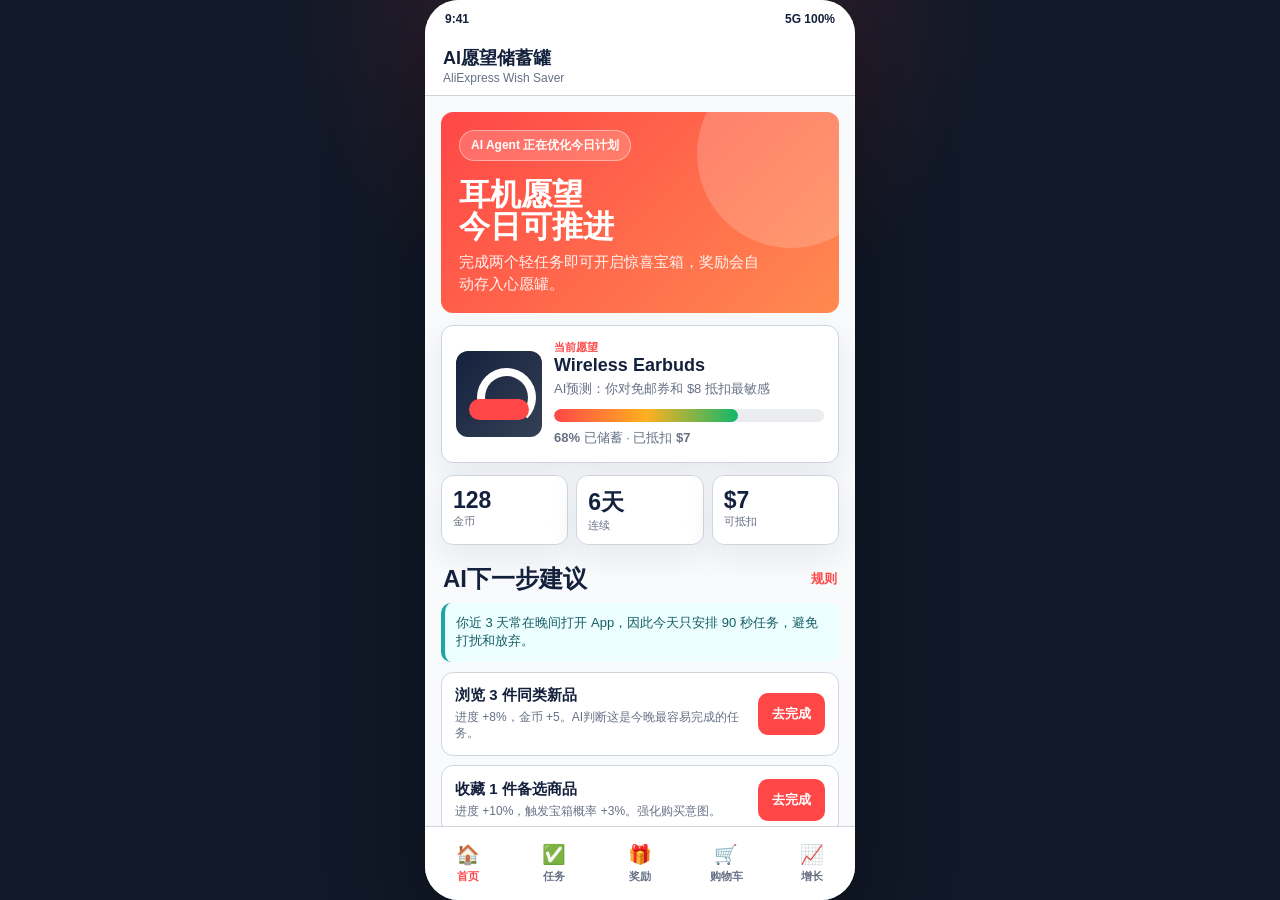
==== index.html @ 5b5d4d13 "Deploy AI Wish Saver Render site" ====
<!doctype html>
<html lang="zh-CN">
<head>
  <meta charset="utf-8" />
  <meta name="viewport" content="width=device-width, initial-scale=1, viewport-fit=cover" />
  <meta name="theme-color" content="#ff4747" />
  <meta name="description" content="OPC3赛题A AI愿望储蓄罐，可安装PWA App原型。" />
  <meta name="apple-mobile-web-app-capable" content="yes" />
  <meta name="apple-mobile-web-app-status-bar-style" content="default" />
  <meta name="apple-mobile-web-app-title" content="愿望储蓄罐" />
  <meta name="format-detection" content="telephone=no" />
  <link rel="manifest" href="./manifest.webmanifest" />
  <link rel="icon" href="./icon.svg" type="image/svg+xml" />
  <link rel="apple-touch-icon" href="./apple-touch-icon.png" />
  <link rel="apple-touch-icon" sizes="180x180" href="./apple-touch-icon.png" />
  <link rel="stylesheet" href="./styles.css" />
  <title>AI愿望储蓄罐</title>
</head>
<body>
  <main id="appShell" class="phone-shell" role="application" aria-label="AI愿望储蓄罐App">
    <div class="status-bar" aria-hidden="true">
      <span>9:41</span>
      <span>5G 100%</span>
    </div>

    <header class="topbar">
      <div>
        <strong>AI愿望储蓄罐</strong>
        <span>AliExpress Wish Saver</span>
      </div>
      <button id="installBtn" class="install-btn" type="button" hidden>安装</button>
    </header>

    <section id="view-home" class="view active" data-view="home">
      <div class="hero-card">
        <span class="ai-badge">AI Agent 正在优化今日计划</span>
        <h1>耳机愿望<br>今日可推进</h1>
        <p id="heroCopy">完成两个轻任务即可开启惊喜宝箱，奖励会自动存入心愿罐。</p>
      </div>

      <article class="wish-card">
        <div class="product-visual" aria-hidden="true"></div>
        <div>
          <div class="card-kicker">当前愿望</div>
          <h2>Wireless Earbuds</h2>
          <p>AI预测：你对免邮券和 $8 抵扣最敏感</p>
          <div class="progress-track" aria-label="愿望储蓄进度">
            <div id="progressBar" class="progress-fill"></div>
          </div>
          <p><b id="progressText">68%</b> 已储蓄 · 已抵扣 <b id="discountInline">$7</b></p>
        </div>
      </article>

      <div class="metric-grid" aria-label="核心状态">
        <div class="metric-card"><strong id="coinsText">128</strong><span>金币</span></div>
        <div class="metric-card"><strong id="streakText">6天</strong><span>连续</span></div>
        <div class="metric-card"><strong id="discountText">$7</strong><span>可抵扣</span></div>
      </div>

      <div class="section-head">
        <h2>AI下一步建议</h2>
        <button class="text-btn" type="button" data-open-rules>规则</button>
      </div>
      <div class="ai-note">
        你近 3 天常在晚间打开 App，因此今天只安排 90 秒任务，避免打扰和放弃。
      </div>

      <div id="homeTasks" class="task-list"></div>
    </section>

    <section id="view-tasks" class="view" data-view="tasks">
      <div class="page-title">
        <h1>今日任务链</h1>
        <p>沉没成本不是强迫清零，而是让用户看见投入，同时保留补救通道。</p>
      </div>
      <div class="rescue-banner">
        <strong>断签保护</strong>
        <span>若今日未完成，进度保留 70%，可用补救任务恢复。</span>
      </div>
      <div id="taskList" class="task-list"></div>
      <article class="logic-card">
        <h2>任务生成逻辑</h2>
        <p>Mission Agent 根据用户活跃度、可完成时间、疲劳分和购买意图生成任务，Reward Budget Agent 再校验奖励成本。</p>
      </article>
    </section>

    <section id="view-rewards" class="view" data-view="rewards">
      <div class="page-title">
        <h1>奖励中心</h1>
        <p>随机奖励负责期待感，但概率、保底和预算必须透明。</p>
      </div>
      <div class="reward-grid">
        <article class="reward-card">
          <div class="reward-icon">🎁</div>
          <h2>惊喜宝箱</h2>
          <p>完成前两个任务后解锁，可能获得金币、券碎片或加速卡。</p>
          <button id="openChestBtn" type="button">开启宝箱</button>
        </article>
        <article class="reward-card">
          <div class="reward-icon">✨</div>
          <h2>愿望扭蛋</h2>
          <p>10金币一次，连续未中时高价值奖励概率逐步提升。</p>
          <button id="drawBtn" type="button">抽一次</button>
        </article>
      </div>

      <article class="coupon-card">
        <div>
          <span>耳机专属券</span>
          <strong>$8 OFF</strong>
          <p>满 $49 可用，兑换后自动应用到购物车。</p>
        </div>
        <button id="redeemBtn" type="button">兑换</button>
      </article>

      <article class="logic-card">
        <h2>Reward Budget Agent</h2>
        <p>奖励期望值 EV = Σ(奖品面额 × 概率 × 核销率)。普通宝箱和扭蛋都受日预算、券库存与用户LTV约束。</p>
      </article>
    </section>

    <section id="view-cart" class="view" data-view="cart">
      <div class="page-title">
        <h1>购物车抵扣</h1>
        <p>游戏行为必须回流到交易链路，这才是企业会认可的留存系统。</p>
      </div>
      <article class="cart-card">
        <div class="cart-product">
          <div class="product-visual small" aria-hidden="true"></div>
          <div>
            <h2>Wireless Earbuds</h2>
            <p>Noise-Canceling · Global Shipping</p>
          </div>
        </div>
        <div class="cart-row"><span>商品金额</span><strong>$59.99</strong></div>
        <div class="cart-row"><span>愿望储蓄抵扣</span><strong id="cartDiscount">-$7.00</strong></div>
        <div class="cart-row"><span>免邮权益</span><strong>-$3.00</strong></div>
        <div class="cart-row total"><span>预计支付</span><strong id="payText">$49.99</strong></div>
        <button id="checkoutBtn" class="wide green" type="button">确认下单</button>
      </article>

      <article class="logic-card">
        <h2>转化闭环</h2>
        <p>用户通过任务和随机奖励积累的权益会落在心愿商品、购物车、优惠券与会员权益上，避免“玩完就走”。</p>
      </article>
    </section>

    <section id="view-growth" class="view" data-view="growth">
      <div class="page-title">
        <h1>增长看板</h1>
        <p>用于向评委说明：这个 App 可以被实验、被度量、被优化。</p>
      </div>
      <div class="growth-grid">
        <div class="growth-card"><span>D7留存</span><strong>+8.6%</strong><small>AI任务组 vs 固定任务组</small></div>
        <div class="growth-card"><span>任务完成率</span><strong>+14%</strong><small>个性化难度调节</small></div>
        <div class="growth-card"><span>补贴ROI</span><strong>+11%</strong><small>奖励预算Agent控制</small></div>
        <div class="growth-card"><span>券核销率</span><strong>+9.3%</strong><small>心愿商品绑定</small></div>
      </div>
      <article class="logic-card">
        <h2>A/B实验建议</h2>
        <ul>
          <li>固定奖励 vs 随机宝箱 + 保底机制</li>
          <li>统一任务 vs AI个性化任务</li>
          <li>断签清零 vs 保留70% + 补救任务</li>
          <li>普通金币中心 vs 心愿商品储蓄罐</li>
        </ul>
      </article>
      <button id="resetBtn" class="wide secondary" type="button">重置演示数据</button>
    </section>

    <nav class="tabbar" aria-label="主导航">
      <button class="tab active" type="button" data-target="home"><span>🏠</span><b>首页</b></button>
      <button class="tab" type="button" data-target="tasks"><span>✅</span><b>任务</b></button>
      <button class="tab" type="button" data-target="rewards"><span>🎁</span><b>奖励</b></button>
      <button class="tab" type="button" data-target="cart"><span>🛒</span><b>购物车</b></button>
      <button class="tab" type="button" data-target="growth"><span>📈</span><b>增长</b></button>
    </nav>

    <dialog id="rulesDialog">
      <h2>奖励与风控规则</h2>
      <p>1. 宝箱和扭蛋显示概率与保底逻辑，避免赌博化表达。</p>
      <p>2. 断签不清零，保留 70% 进度，并提供补救任务。</p>
      <p>3. 单用户奖励成本由 Reward Budget Agent 控制。</p>
      <button class="wide" type="button" data-close-rules>知道了</button>
    </dialog>

    <div id="toast" class="toast" role="status" aria-live="polite"></div>
  </main>
  <script src="./app.js" defer></script>
</body>
</html>
---- styles.css ----
:root {
  --red: #ff4747;
  --red-dark: #b91c1c;
  --ink: #14213d;
  --muted: #667085;
  --line: #d0d5dd;
  --soft: #f8fafc;
  --peach: #fff1ea;
  --amber: #ffb020;
  --green: #12b76a;
  --teal: #1aa6a6;
  --blue: #2563eb;
  --shadow: 0 12px 32px rgba(20, 33, 61, 0.08);
  font-family: "Segoe UI", "Microsoft YaHei", Arial, sans-serif;
}

* {
  box-sizing: border-box;
  -webkit-tap-highlight-color: transparent;
}

html,
body {
  margin: 0;
  min-height: 100%;
}

body {
  background:
    radial-gradient(circle at 50% 0%, rgba(255, 71, 71, 0.2), transparent 32%),
    #111827;
  color: var(--ink);
  display: flex;
  align-items: center;
  justify-content: center;
}

button {
  border: 0;
  border-radius: 10px;
  min-height: 42px;
  padding: 10px 14px;
  color: #fff;
  background: var(--red);
  font-family: inherit;
  font-weight: 900;
  cursor: pointer;
}

button:disabled {
  opacity: 0.52;
  cursor: not-allowed;
}

button.secondary {
  background: #fff;
  color: var(--ink);
  border: 1px solid var(--line);
}

button.green {
  background: var(--green);
}

.wide {
  width: 100%;
}

.phone-shell {
  position: relative;
  width: min(430px, 100vw);
  height: min(932px, 100vh);
  background: var(--soft);
  overflow: hidden;
  box-shadow: 0 30px 90px rgba(0, 0, 0, 0.38);
}

@media (min-width: 520px) {
  .phone-shell {
    height: 900px;
    border-radius: 34px;
  }
}

.status-bar {
  height: 38px;
  padding: 0 20px;
  background: #fff;
  display: flex;
  align-items: center;
  justify-content: space-between;
  font-size: 12px;
  font-weight: 900;
}

.topbar {
  height: 58px;
  padding: 0 16px 0 18px;
  background: #fff;
  border-bottom: 1px solid var(--line);
  display: flex;
  align-items: center;
  justify-content: space-between;
}

.topbar strong {
  display: block;
  font-size: 18px;
  line-height: 1;
}

.topbar span {
  display: block;
  margin-top: 4px;
  color: var(--muted);
  font-size: 12px;
}

.install-btn {
  width: 58px;
  min-height: 36px;
  padding: 0;
  border-radius: 999px;
  background: linear-gradient(135deg, var(--red), var(--amber));
}

.view {
  position: absolute;
  inset: 96px 0 74px;
  padding: 16px;
  overflow: auto;
  display: none;
}

.view.active {
  display: block;
}

.hero-card {
  min-height: 178px;
  padding: 18px;
  color: #fff;
  background: linear-gradient(135deg, #ff4747, #ff8a50);
  border-radius: 12px;
  position: relative;
  overflow: hidden;
}

.hero-card::after {
  content: "";
  position: absolute;
  right: -46px;
  top: -52px;
  width: 188px;
  height: 188px;
  border-radius: 50%;
  background: rgba(255, 255, 255, 0.18);
}

.hero-card h1 {
  position: relative;
  margin: 18px 0 8px;
  font-size: 31px;
  line-height: 1.04;
  letter-spacing: 0;
}

.hero-card p {
  position: relative;
  margin: 0;
  color: rgba(255, 255, 255, 0.93);
  font-size: 15px;
  line-height: 1.45;
  max-width: 310px;
}

.ai-badge {
  position: relative;
  display: inline-flex;
  border: 1px solid rgba(255, 255, 255, 0.42);
  border-radius: 999px;
  padding: 6px 11px;
  background: rgba(255, 255, 255, 0.18);
  font-size: 12px;
  font-weight: 850;
}

.wish-card,
.logic-card,
.cart-card,
.coupon-card,
.reward-card,
.metric-card,
.growth-card {
  background: #fff;
  border: 1px solid var(--line);
  border-radius: 12px;
  box-shadow: var(--shadow);
}

.wish-card {
  margin-top: 12px;
  padding: 14px;
  display: grid;
  grid-template-columns: 86px 1fr;
  gap: 12px;
  align-items: center;
}

.product-visual {
  height: 86px;
  border-radius: 12px;
  background: linear-gradient(135deg, #14213d, #344054);
  position: relative;
}

.product-visual.small {
  width: 68px;
  height: 68px;
}

.product-visual::before {
  content: "";
  position: absolute;
  left: 21px;
  top: 17px;
  width: 43px;
  height: 43px;
  border: 8px solid #fff;
  border-bottom-color: transparent;
  border-radius: 50%;
}

.product-visual.small::before {
  left: 15px;
  top: 13px;
  width: 34px;
  height: 34px;
  border-width: 6px;
}

.product-visual::after {
  content: "";
  position: absolute;
  left: 13px;
  top: 48px;
  width: 60px;
  height: 21px;
  border-radius: 999px;
  background: var(--red);
}

.product-visual.small::after {
  left: 9px;
  top: 39px;
  width: 50px;
  height: 17px;
}

.card-kicker {
  color: var(--red);
  font-size: 11px;
  font-weight: 900;
}

h1,
h2,
h3,
p {
  letter-spacing: 0;
}

.wish-card h2,
.logic-card h2,
.reward-card h2,
.cart-product h2 {
  margin: 0 0 4px;
  font-size: 18px;
}

.wish-card p,
.logic-card p,
.reward-card p,
.cart-product p,
.page-title p,
.coupon-card p {
  margin: 0;
  color: var(--muted);
  font-size: 13px;
  line-height: 1.45;
}

.progress-track {
  height: 13px;
  margin: 10px 0 7px;
  background: #eaecf0;
  border-radius: 999px;
  overflow: hidden;
}

.progress-fill {
  width: 0;
  height: 100%;
  border-radius: inherit;
  background: linear-gradient(90deg, var(--red), var(--amber), var(--green));
  transition: width 0.45s ease;
}

.metric-grid,
.growth-grid {
  display: grid;
  grid-template-columns: repeat(3, 1fr);
  gap: 8px;
  margin-top: 12px;
}

.metric-card,
.growth-card {
  padding: 11px;
}

.metric-card strong,
.growth-card strong {
  display: block;
  font-size: 23px;
}

.metric-card span,
.growth-card span,
.growth-card small {
  display: block;
  color: var(--muted);
  font-size: 11px;
  line-height: 1.35;
}

.section-head {
  display: flex;
  align-items: center;
  justify-content: space-between;
  margin: 18px 2px 8px;
}

.section-head h2,
.page-title h1 {
  margin: 0;
}

.text-btn {
  min-height: auto;
  padding: 0;
  color: var(--red);
  background: transparent;
}

.ai-note,
.rescue-banner {
  border-left: 4px solid var(--teal);
  background: #ecfeff;
  padding: 11px;
  border-radius: 10px;
  color: #155e63;
  font-size: 13px;
  line-height: 1.45;
}

.rescue-banner {
  display: grid;
  gap: 4px;
  margin: 12px 0;
}

.task-list {
  margin-top: 10px;
}

.task {
  display: grid;
  grid-template-columns: 1fr auto;
  gap: 10px;
  align-items: center;
  margin: 9px 0;
  padding: 13px;
  background: #fff;
  border: 1px solid var(--line);
  border-radius: 12px;
}

.task.done {
  background: #ecfdf3;
  border-color: #abefc6;
}

.task b {
  font-size: 15px;
}

.task small {
  display: block;
  margin-top: 4px;
  color: var(--muted);
  font-size: 12px;
  line-height: 1.35;
}

.page-title {
  padding: 4px 2px 8px;
}

.page-title h1 {
  font-size: 26px;
}

.logic-card,
.cart-card {
  margin-top: 12px;
  padding: 14px;
}

.reward-grid {
  display: grid;
  grid-template-columns: 1fr 1fr;
  gap: 10px;
}

.reward-card {
  min-height: 172px;
  padding: 14px;
  display: flex;
  flex-direction: column;
  justify-content: space-between;
}

.reward-icon {
  font-size: 31px;
}

.coupon-card {
  margin-top: 12px;
  padding: 14px;
  border-style: dashed;
  border-color: #ff9f8f;
  background: linear-gradient(135deg, var(--peach), #fff);
  display: grid;
  grid-template-columns: 1fr auto;
  gap: 12px;
  align-items: center;
}

.coupon-card span {
  color: var(--red-dark);
  font-weight: 900;
}

.coupon-card strong {
  display: block;
  margin: 3px 0;
  color: var(--red-dark);
  font-size: 28px;
}

.cart-product {
  display: grid;
  grid-template-columns: 68px 1fr;
  gap: 12px;
  align-items: center;
  margin-bottom: 12px;
}

.cart-row {
  display: flex;
  justify-content: space-between;
  padding: 10px 0;
  border-bottom: 1px solid #eaecf0;
}

.cart-row.total {
  font-size: 18px;
}

.cart-card .wide {
  margin-top: 12px;
}

.growth-grid {
  grid-template-columns: repeat(2, 1fr);
}

.growth-card strong {
  color: var(--red-dark);
}

.logic-card ul {
  margin: 8px 0 0 18px;
  padding: 0;
  color: var(--muted);
  font-size: 13px;
  line-height: 1.65;
}

.tabbar {
  position: absolute;
  left: 0;
  right: 0;
  bottom: 0;
  height: 74px;
  display: grid;
  grid-template-columns: repeat(5, 1fr);
  background: #fff;
  border-top: 1px solid var(--line);
  padding-bottom: env(safe-area-inset-bottom);
}

.tab {
  min-height: auto;
  padding: 0;
  border-radius: 0;
  color: var(--muted);
  background: transparent;
  display: flex;
  flex-direction: column;
  align-items: center;
  justify-content: center;
  gap: 3px;
}

.tab span {
  font-size: 19px;
}

.tab b {
  font-size: 11px;
}

.tab.active {
  color: var(--red);
}

.toast {
  position: absolute;
  left: 16px;
  right: 16px;
  bottom: 86px;
  z-index: 20;
  padding: 13px 14px;
  color: #fff;
  background: rgba(20, 33, 61, 0.96);
  border-radius: 12px;
  font-size: 14px;
  line-height: 1.4;
  opacity: 0;
  transform: translateY(120%);
  pointer-events: none;
  transition: 0.22s ease;
}

.toast.show {
  opacity: 1;
  transform: translateY(0);
}

dialog {
  width: min(360px, calc(100vw - 40px));
  border: 0;
  border-radius: 14px;
  padding: 18px;
  box-shadow: 0 20px 70px rgba(20, 33, 61, 0.35);
}

dialog::backdrop {
  background: rgba(17, 24, 39, 0.48);
}

dialog h2 {
  margin: 0 0 10px;
}

dialog p {
  color: var(--muted);
  font-size: 14px;
  line-height: 1.55;
}

@media (max-width: 370px) {
  .reward-grid,
  .growth-grid {
    grid-template-columns: 1fr;
  }

  .hero-card h1 {
    font-size: 27px;
  }
}
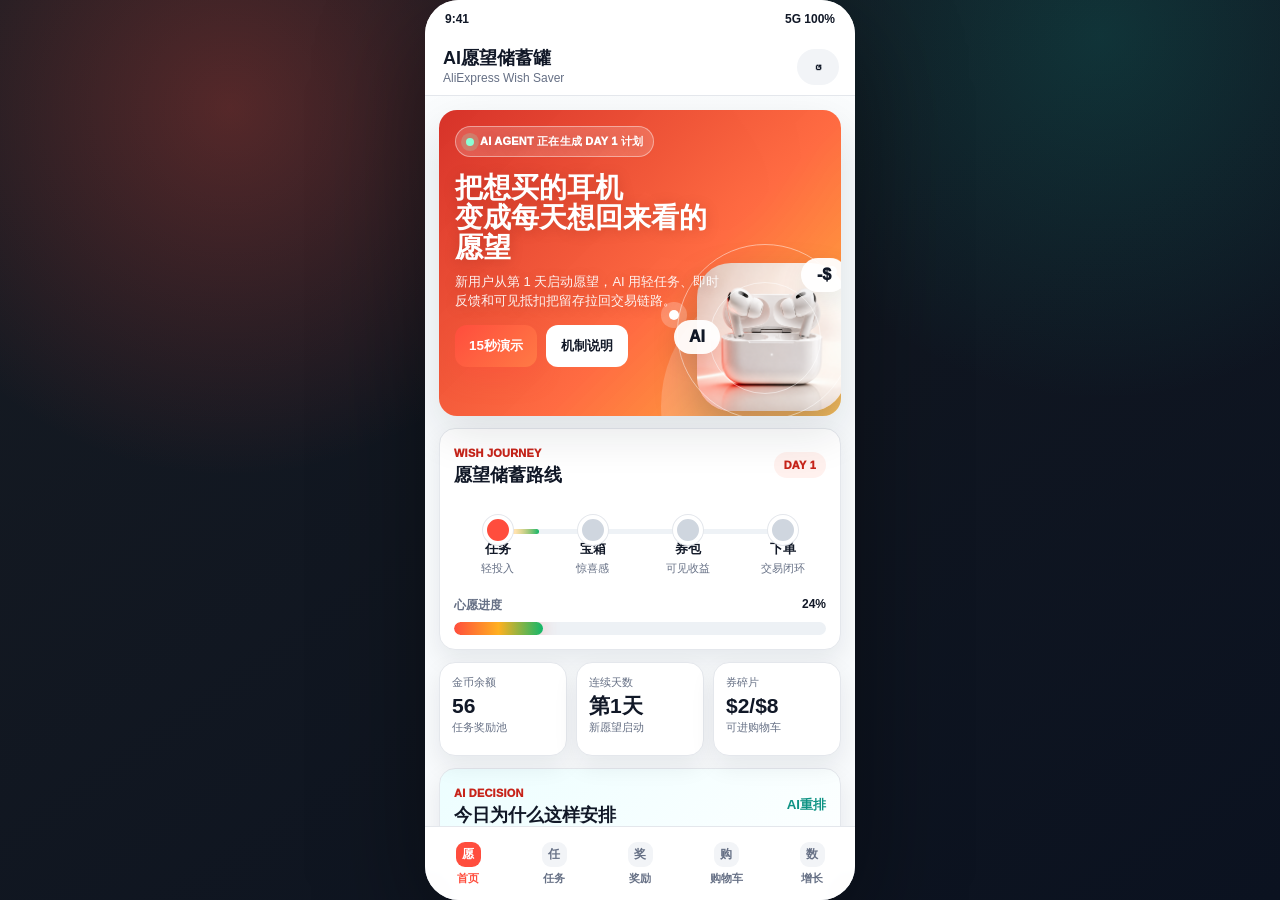
==== commit e2644581: "Upgrade app to professional interactive demo" ====
--- a/index.html
+++ b/index.html
@@ -3,8 +3,8 @@
 <head>
   <meta charset="utf-8" />
   <meta name="viewport" content="width=device-width, initial-scale=1, viewport-fit=cover" />
-  <meta name="theme-color" content="#ff4747" />
-  <meta name="description" content="OPC3赛题A AI愿望储蓄罐，可安装PWA App原型。" />
+  <meta name="theme-color" content="#ff4d3d" />
+  <meta name="description" content="OPC3赛题A AI愿望储蓄罐，专业可交互PWA App原型。" />
   <meta name="apple-mobile-web-app-capable" content="yes" />
   <meta name="apple-mobile-web-app-status-bar-style" content="default" />
   <meta name="apple-mobile-web-app-title" content="愿望储蓄罐" />
@@ -24,83 +24,161 @@
     </div>
 
     <header class="topbar">
-      <div>
+      <div class="brand-block">
         <strong>AI愿望储蓄罐</strong>
         <span>AliExpress Wish Saver</span>
       </div>
-      <button id="installBtn" class="install-btn" type="button" hidden>安装</button>
+      <div class="top-actions">
+        <button id="resetBtn" class="icon-btn" type="button" aria-label="重置演示">↺</button>
+        <button id="installBtn" class="install-btn" type="button" hidden>安装</button>
+      </div>
     </header>
 
     <section id="view-home" class="view active" data-view="home">
-      <div class="hero-card">
-        <span class="ai-badge">AI Agent 正在优化今日计划</span>
-        <h1>耳机愿望<br>今日可推进</h1>
-        <p id="heroCopy">完成两个轻任务即可开启惊喜宝箱，奖励会自动存入心愿罐。</p>
-      </div>
-
-      <article class="wish-card">
-        <div class="product-visual" aria-hidden="true"></div>
-        <div>
-          <div class="card-kicker">当前愿望</div>
-          <h2>Wireless Earbuds</h2>
-          <p>AI预测：你对免邮券和 $8 抵扣最敏感</p>
-          <div class="progress-track" aria-label="愿望储蓄进度">
+      <section class="hero-panel">
+        <div class="hero-copy">
+          <span class="ai-badge"><i></i>AI Agent 正在生成 Day 1 计划</span>
+          <h1>把想买的耳机<br>变成每天想回来看的愿望</h1>
+          <p id="heroCopy">新用户从第 1 天启动愿望，AI 用轻任务、即时反馈和可见抵扣把留存拉回交易链路。</p>
+          <div class="hero-actions">
+            <button id="autoDemoBtn" class="primary" type="button">15秒演示</button>
+            <button class="ghost" type="button" data-open-rules>机制说明</button>
+          </div>
+        </div>
+        <div class="product-stage" aria-label="愿望商品动态展示">
+          <img src="./assets/earbuds-hero.png" alt="白色无线耳机和充电盒" />
+          <div class="orbit orbit-one"></div>
+          <div class="orbit orbit-two"></div>
+          <div class="route-pulse pulse-one"></div>
+          <div class="route-pulse pulse-two"></div>
+          <div class="floating-chip chip-ai">AI</div>
+          <div class="floating-chip chip-coupon">-$</div>
+        </div>
+      </section>
+
+      <article class="journey-card">
+        <div class="card-topline">
+          <div>
+            <span class="eyebrow">Wish Journey</span>
+            <h2>愿望储蓄路线</h2>
+          </div>
+          <span id="dayText" class="day-pill">Day 1</span>
+        </div>
+        <div class="journey-map" aria-label="愿望储蓄路线">
+          <div class="journey-line"><i id="journeyFlow"></i></div>
+          <div class="journey-node" data-step="task"><b>任务</b><span>轻投入</span></div>
+          <div class="journey-node" data-step="box"><b>宝箱</b><span>惊喜感</span></div>
+          <div class="journey-node" data-step="coupon"><b>券包</b><span>可见收益</span></div>
+          <div class="journey-node" data-step="cart"><b>下单</b><span>交易闭环</span></div>
+        </div>
+        <div class="progress-block">
+          <div class="progress-label">
+            <span>心愿进度</span>
+            <strong id="progressText">24%</strong>
+          </div>
+          <div class="progress-track" aria-label="心愿储蓄进度">
             <div id="progressBar" class="progress-fill"></div>
           </div>
-          <p><b id="progressText">68%</b> 已储蓄 · 已抵扣 <b id="discountInline">$7</b></p>
         </div>
       </article>
 
       <div class="metric-grid" aria-label="核心状态">
-        <div class="metric-card"><strong id="coinsText">128</strong><span>金币</span></div>
-        <div class="metric-card"><strong id="streakText">6天</strong><span>连续</span></div>
-        <div class="metric-card"><strong id="discountText">$7</strong><span>可抵扣</span></div>
-      </div>
+        <div class="metric-card"><small>金币余额</small><strong id="coinsText">56</strong><span>任务奖励池</span></div>
+        <div class="metric-card"><small>连续天数</small><strong id="streakText">第1天</strong><span>新愿望启动</span></div>
+        <div class="metric-card"><small>券碎片</small><strong id="discountText">$2/$8</strong><span>可进购物车</span></div>
+      </div>
+
+      <article class="ai-panel">
+        <div class="panel-title">
+          <div>
+            <span class="eyebrow">AI Decision</span>
+            <h2>今日为什么这样安排</h2>
+          </div>
+          <button id="rerollBtn" class="text-btn" type="button">AI重排</button>
+        </div>
+        <p id="aiNote">你是 Day 1 新用户，系统先给 3 个 60 秒内任务，降低第一次进入的心理负担。</p>
+        <div class="signal-row">
+          <span id="intentSignal">购买意图 72</span>
+          <span id="fatigueSignal">疲劳风险 18</span>
+          <span id="budgetSignal">奖励预算安全</span>
+        </div>
+      </article>
 
       <div class="section-head">
-        <h2>AI下一步建议</h2>
-        <button class="text-btn" type="button" data-open-rules>规则</button>
-      </div>
-      <div class="ai-note">
-        你近 3 天常在晚间打开 App，因此今天只安排 90 秒任务，避免打扰和放弃。
-      </div>
-
+        <h2>今日互动任务</h2>
+        <span id="taskSummary">0/3 完成</span>
+      </div>
       <div id="homeTasks" class="task-list"></div>
     </section>
 
     <section id="view-tasks" class="view" data-view="tasks">
       <div class="page-title">
-        <h1>今日任务链</h1>
-        <p>沉没成本不是强迫清零，而是让用户看见投入，同时保留补救通道。</p>
-      </div>
+        <span class="eyebrow">Mission Agent</span>
+        <h1>任务链不是签到表，是一条可玩的路径</h1>
+        <p>每个任务都对应用户行为、奖励成本和交易信号，完成后会实时写入愿望路线。</p>
+      </div>
+
+      <div class="mission-simulator">
+        <button class="sim-card" type="button" data-simulate="browse">
+          <b>模拟浏览</b>
+          <span>看 3 件相似新品</span>
+        </button>
+        <button class="sim-card" type="button" data-simulate="favorite">
+          <b>收藏备选</b>
+          <span>强化心愿商品意图</span>
+        </button>
+        <button class="sim-card" type="button" data-simulate="price">
+          <b>价格趋势</b>
+          <span>让用户理解现在买不买</span>
+        </button>
+      </div>
+
       <div class="rescue-banner">
-        <strong>断签保护</strong>
-        <span>若今日未完成，进度保留 70%，可用补救任务恢复。</span>
-      </div>
-      <div id="taskList" class="task-list"></div>
+        <strong>断签保护：不清零</strong>
+        <span>如果 Day 1 未完成，保留 70% 当日进度，并给一个 30 秒补救任务，避免用户直接流失。</span>
+      </div>
+
+      <div id="taskList" class="task-list expanded"></div>
+
       <article class="logic-card">
+        <span class="eyebrow">Personalization</span>
         <h2>任务生成逻辑</h2>
-        <p>Mission Agent 根据用户活跃度、可完成时间、疲劳分和购买意图生成任务，Reward Budget Agent 再校验奖励成本。</p>
+        <p>Mission Agent 读取活跃时段、商品意图、疲劳风险和历史奖励敏感度；Reward Budget Agent 再校验金币、券碎片和免邮权益的成本边界。</p>
       </article>
     </section>
 
     <section id="view-rewards" class="view" data-view="rewards">
       <div class="page-title">
-        <h1>奖励中心</h1>
-        <p>随机奖励负责期待感，但概率、保底和预算必须透明。</p>
-      </div>
-      <div class="reward-grid">
-        <article class="reward-card">
-          <div class="reward-icon">🎁</div>
-          <h2>惊喜宝箱</h2>
-          <p>完成前两个任务后解锁，可能获得金币、券碎片或加速卡。</p>
-          <button id="openChestBtn" type="button">开启宝箱</button>
+        <span class="eyebrow">Reward System</span>
+        <h1>奖励要有期待感，也要可解释</h1>
+        <p>宝箱负责情绪峰值，券碎片负责交易转化，保底机制负责公平感。</p>
+      </div>
+
+      <div class="reward-showcase">
+        <article id="chestCard" class="chest-card">
+          <div class="chest-visual" aria-hidden="true">
+            <span class="lid"></span>
+            <span class="box"></span>
+            <i></i><i></i><i></i>
+          </div>
+          <div>
+            <span class="eyebrow">Surprise Box</span>
+            <h2>惊喜宝箱</h2>
+            <p id="chestHint">完成任意 2 个任务后开启，奖励自动进入心愿罐。</p>
+            <button id="openChestBtn" type="button">开启宝箱</button>
+          </div>
         </article>
-        <article class="reward-card">
-          <div class="reward-icon">✨</div>
-          <h2>愿望扭蛋</h2>
-          <p>10金币一次，连续未中时高价值奖励概率逐步提升。</p>
-          <button id="drawBtn" type="button">抽一次</button>
+
+        <article class="wheel-card">
+          <div id="rewardWheel" class="reward-wheel" aria-hidden="true">
+            <span>金币</span><span>券</span><span>加速</span><span>免邮</span>
+          </div>
+          <div>
+            <span class="eyebrow">Wish Accelerator</span>
+            <h2>愿望加速器</h2>
+            <p>12 金币转一次，连续未中券时小保底会提升。</p>
+            <button id="drawBtn" type="button">转一次</button>
+          </div>
         </article>
       </div>
 
@@ -108,82 +186,97 @@
         <div>
           <span>耳机专属券</span>
           <strong>$8 OFF</strong>
-          <p>满 $49 可用，兑换后自动应用到购物车。</p>
+          <p id="couponHint">集满 $8 券碎片后，自动绑定当前愿望商品。</p>
         </div>
         <button id="redeemBtn" type="button">兑换</button>
       </article>
 
-      <article class="logic-card">
-        <h2>Reward Budget Agent</h2>
-        <p>奖励期望值 EV = Σ(奖品面额 × 概率 × 核销率)。普通宝箱和扭蛋都受日预算、券库存与用户LTV约束。</p>
+      <article class="probability-card">
+        <div><b>金币</b><span>54%</span></div>
+        <div><b>券碎片</b><span>26%</span></div>
+        <div><b>免邮权益</b><span>12%</span></div>
+        <div><b>加速卡</b><span>8%</span></div>
       </article>
     </section>
 
     <section id="view-cart" class="view" data-view="cart">
       <div class="page-title">
-        <h1>购物车抵扣</h1>
-        <p>游戏行为必须回流到交易链路，这才是企业会认可的留存系统。</p>
-      </div>
+        <span class="eyebrow">Commerce Loop</span>
+        <h1>所有游戏行为都要回到购物车</h1>
+        <p>评委最关心的不是好玩，而是“好玩以后能不能提高留存和成交”。</p>
+      </div>
+
       <article class="cart-card">
         <div class="cart-product">
-          <div class="product-visual small" aria-hidden="true"></div>
+          <img src="./assets/earbuds-hero.png" alt="白色无线耳机和充电盒" />
           <div>
             <h2>Wireless Earbuds</h2>
             <p>Noise-Canceling · Global Shipping</p>
           </div>
         </div>
         <div class="cart-row"><span>商品金额</span><strong>$59.99</strong></div>
-        <div class="cart-row"><span>愿望储蓄抵扣</span><strong id="cartDiscount">-$7.00</strong></div>
-        <div class="cart-row"><span>免邮权益</span><strong>-$3.00</strong></div>
-        <div class="cart-row total"><span>预计支付</span><strong id="payText">$49.99</strong></div>
-        <button id="checkoutBtn" class="wide green" type="button">确认下单</button>
+        <div class="cart-row"><span>愿望储蓄抵扣</span><strong id="cartDiscount">-$2.00</strong></div>
+        <div class="cart-row"><span>AI免邮权益</span><strong id="shippingDiscount">-$0.00</strong></div>
+        <div class="cart-row total"><span>预计支付</span><strong id="payText">$57.99</strong></div>
+        <button id="checkoutBtn" class="wide green" type="button">确认下单演示</button>
+      </article>
+
+      <article class="cart-bridge">
+        <h2>为什么这个机制更像 App 而不是活动页</h2>
+        <p>任务、奖励、愿望、购物车四个模块共享同一份状态。用户每一次互动都会改变权益、进度和交易价格，形成“今天回来看看”的理由。</p>
+      </article>
+    </section>
+
+    <section id="view-growth" class="view" data-view="growth">
+      <div class="page-title">
+        <span class="eyebrow">Judging Dashboard</span>
+        <h1>给评委看的增长证明</h1>
+        <p>这不是只讲创意，而是可以实验、可量化、可风控的留存系统。</p>
+      </div>
+      <div class="growth-grid">
+        <div class="growth-card"><span>D7留存提升</span><strong>+8.6%</strong><small>AI任务组 vs 固定任务组</small></div>
+        <div class="growth-card"><span>任务完成率</span><strong>+14%</strong><small>个性化难度调节</small></div>
+        <div class="growth-card"><span>补贴ROI</span><strong>+11%</strong><small>Reward Budget Agent</small></div>
+        <div class="growth-card"><span>券核销率</span><strong>+9.3%</strong><small>愿望商品绑定</small></div>
+      </div>
+
+      <article class="agent-card">
+        <div><b>Mission Agent</b><span>生成轻任务和补救任务</span></div>
+        <div><b>Reward Budget Agent</b><span>控制奖励成本和概率</span></div>
+        <div><b>Commerce Agent</b><span>把权益落到购物车和券包</span></div>
+        <div><b>Risk Agent</b><span>限制赌博化表达与沉迷风险</span></div>
       </article>
 
       <article class="logic-card">
-        <h2>转化闭环</h2>
-        <p>用户通过任务和随机奖励积累的权益会落在心愿商品、购物车、优惠券与会员权益上，避免“玩完就走”。</p>
-      </article>
-    </section>
-
-    <section id="view-growth" class="view" data-view="growth">
-      <div class="page-title">
-        <h1>增长看板</h1>
-        <p>用于向评委说明：这个 App 可以被实验、被度量、被优化。</p>
-      </div>
-      <div class="growth-grid">
-        <div class="growth-card"><span>D7留存</span><strong>+8.6%</strong><small>AI任务组 vs 固定任务组</small></div>
-        <div class="growth-card"><span>任务完成率</span><strong>+14%</strong><small>个性化难度调节</small></div>
-        <div class="growth-card"><span>补贴ROI</span><strong>+11%</strong><small>奖励预算Agent控制</small></div>
-        <div class="growth-card"><span>券核销率</span><strong>+9.3%</strong><small>心愿商品绑定</small></div>
-      </div>
-      <article class="logic-card">
-        <h2>A/B实验建议</h2>
+        <span class="eyebrow">A/B Test</span>
+        <h2>建议实验设计</h2>
         <ul>
-          <li>固定奖励 vs 随机宝箱 + 保底机制</li>
-          <li>统一任务 vs AI个性化任务</li>
-          <li>断签清零 vs 保留70% + 补救任务</li>
+          <li>固定签到 vs AI个性化任务链</li>
           <li>普通金币中心 vs 心愿商品储蓄罐</li>
+          <li>断签清零 vs 70%保留 + 补救任务</li>
+          <li>固定奖励 vs 随机宝箱 + 透明概率 + 小保底</li>
         </ul>
       </article>
-      <button id="resetBtn" class="wide secondary" type="button">重置演示数据</button>
     </section>
 
     <nav class="tabbar" aria-label="主导航">
-      <button class="tab active" type="button" data-target="home"><span>🏠</span><b>首页</b></button>
-      <button class="tab" type="button" data-target="tasks"><span>✅</span><b>任务</b></button>
-      <button class="tab" type="button" data-target="rewards"><span>🎁</span><b>奖励</b></button>
-      <button class="tab" type="button" data-target="cart"><span>🛒</span><b>购物车</b></button>
-      <button class="tab" type="button" data-target="growth"><span>📈</span><b>增长</b></button>
+      <button class="tab active" type="button" data-target="home"><span>愿</span><b>首页</b></button>
+      <button class="tab" type="button" data-target="tasks"><span>任</span><b>任务</b></button>
+      <button class="tab" type="button" data-target="rewards"><span>奖</span><b>奖励</b></button>
+      <button class="tab" type="button" data-target="cart"><span>购</span><b>购物车</b></button>
+      <button class="tab" type="button" data-target="growth"><span>数</span><b>增长</b></button>
     </nav>
 
     <dialog id="rulesDialog">
       <h2>奖励与风控规则</h2>
-      <p>1. 宝箱和扭蛋显示概率与保底逻辑，避免赌博化表达。</p>
-      <p>2. 断签不清零，保留 70% 进度，并提供补救任务。</p>
-      <p>3. 单用户奖励成本由 Reward Budget Agent 控制。</p>
+      <p>1. 默认从 Day 1 开始，不伪造成 6 天老用户。</p>
+      <p>2. 断签不清零，保留 70% 当日进度，并提供补救任务。</p>
+      <p>3. 宝箱与转盘展示概率、保底和预算约束，避免赌博化表达。</p>
+      <p>4. 所有权益必须能回流到心愿商品、券包或购物车。</p>
       <button class="wide" type="button" data-close-rules>知道了</button>
     </dialog>
 
+    <div id="motionLayer" class="motion-layer" aria-hidden="true"></div>
     <div id="toast" class="toast" role="status" aria-live="polite"></div>
   </main>
   <script src="./app.js" defer></script>
--- a/styles.css
+++ b/styles.css
@@ -1,17 +1,19 @@
 :root {
-  --red: #ff4747;
-  --red-dark: #b91c1c;
-  --ink: #14213d;
-  --muted: #667085;
-  --line: #d0d5dd;
-  --soft: #f8fafc;
-  --peach: #fff1ea;
+  --red: #ff4d3d;
+  --red-dark: #c7241a;
   --amber: #ffb020;
   --green: #12b76a;
-  --teal: #1aa6a6;
+  --teal: #0e9384;
   --blue: #2563eb;
-  --shadow: 0 12px 32px rgba(20, 33, 61, 0.08);
-  font-family: "Segoe UI", "Microsoft YaHei", Arial, sans-serif;
+  --ink: #111827;
+  --muted: #667085;
+  --line: #e4e7ec;
+  --soft: #f8fafc;
+  --card: #ffffff;
+  --cream: #fff7ed;
+  --shadow: 0 18px 46px rgba(17, 24, 39, 0.11);
+  --shadow-soft: 0 10px 24px rgba(17, 24, 39, 0.08);
+  font-family: "Segoe UI", "PingFang SC", "Microsoft YaHei", Arial, sans-serif;
 }
 
 * {
@@ -21,14 +23,17 @@
 
 html,
 body {
+  min-height: 100%;
   margin: 0;
-  min-height: 100%;
 }
 
 body {
+  width: 100vw;
+  overflow: hidden;
   background:
-    radial-gradient(circle at 50% 0%, rgba(255, 71, 71, 0.2), transparent 32%),
-    #111827;
+    radial-gradient(circle at 18% 12%, rgba(255, 77, 61, 0.28), transparent 28%),
+    radial-gradient(circle at 86% 4%, rgba(14, 147, 132, 0.23), transparent 26%),
+    linear-gradient(145deg, #161b22 0%, #0b1220 100%);
   color: var(--ink);
   display: flex;
   align-items: center;
@@ -37,7 +42,7 @@
 
 button {
   border: 0;
-  border-radius: 10px;
+  border-radius: 12px;
   min-height: 42px;
   padding: 10px 14px;
   color: #fff;
@@ -45,21 +50,33 @@
   font-family: inherit;
   font-weight: 900;
   cursor: pointer;
+  transition: transform 0.18s ease, box-shadow 0.18s ease, opacity 0.18s ease;
+}
+
+button:active {
+  transform: translateY(1px) scale(0.99);
 }
 
 button:disabled {
-  opacity: 0.52;
+  opacity: 0.48;
   cursor: not-allowed;
-}
-
+  transform: none;
+}
+
+button.primary {
+  background: linear-gradient(135deg, var(--red), #ff7a45);
+  box-shadow: 0 12px 24px rgba(255, 77, 61, 0.28);
+}
+
+button.ghost,
 button.secondary {
+  color: var(--ink);
   background: #fff;
-  color: var(--ink);
-  border: 1px solid var(--line);
+  border: 1px solid rgba(255, 255, 255, 0.58);
 }
 
 button.green {
-  background: var(--green);
+  background: linear-gradient(135deg, var(--green), var(--teal));
 }
 
 .wide {
@@ -68,15 +85,18 @@
 
 .phone-shell {
   position: relative;
-  width: min(430px, 100vw);
+  width: 100vw;
+  max-width: 430px;
   height: min(932px, 100vh);
-  background: var(--soft);
+  background:
+    linear-gradient(180deg, #fff 0, #f7fafc 170px, #f8fafc 100%);
   overflow: hidden;
-  box-shadow: 0 30px 90px rgba(0, 0, 0, 0.38);
+  box-shadow: 0 32px 110px rgba(0, 0, 0, 0.42);
 }
 
 @media (min-width: 520px) {
   .phone-shell {
+    width: 430px;
     height: 900px;
     border-radius: 34px;
   }
@@ -85,7 +105,7 @@
 .status-bar {
   height: 38px;
   padding: 0 20px;
-  background: #fff;
+  background: rgba(255, 255, 255, 0.92);
   display: flex;
   align-items: center;
   justify-content: space-between;
@@ -96,204 +116,409 @@
 .topbar {
   height: 58px;
   padding: 0 16px 0 18px;
-  background: #fff;
+  background: rgba(255, 255, 255, 0.96);
   border-bottom: 1px solid var(--line);
   display: flex;
   align-items: center;
   justify-content: space-between;
-}
-
-.topbar strong {
+  gap: 12px;
+  backdrop-filter: blur(14px);
+}
+
+.brand-block {
+  min-width: 0;
+}
+
+.brand-block strong {
   display: block;
   font-size: 18px;
   line-height: 1;
-}
-
-.topbar span {
+  white-space: nowrap;
+}
+
+.brand-block span {
   display: block;
   margin-top: 4px;
   color: var(--muted);
   font-size: 12px;
-}
-
+  white-space: nowrap;
+  overflow: hidden;
+  text-overflow: ellipsis;
+}
+
+.top-actions {
+  flex: 0 0 auto;
+  display: flex;
+  gap: 8px;
+  align-items: center;
+}
+
+.icon-btn,
 .install-btn {
-  width: 58px;
+  width: 42px;
   min-height: 36px;
   padding: 0;
   border-radius: 999px;
+}
+
+.icon-btn {
+  color: var(--ink);
+  background: #f2f4f7;
+}
+
+.install-btn {
+  width: 52px;
   background: linear-gradient(135deg, var(--red), var(--amber));
 }
 
 .view {
   position: absolute;
   inset: 96px 0 74px;
-  padding: 16px;
+  padding: 14px;
   overflow: auto;
+  overflow-x: hidden;
   display: none;
+  scroll-behavior: smooth;
 }
 
 .view.active {
   display: block;
-}
-
-.hero-card {
-  min-height: 178px;
-  padding: 18px;
+  animation: viewIn 0.26s ease both;
+}
+
+.view::-webkit-scrollbar {
+  width: 0;
+}
+
+.hero-panel {
+  min-height: 306px;
+  padding: 16px;
   color: #fff;
-  background: linear-gradient(135deg, #ff4747, #ff8a50);
-  border-radius: 12px;
+  background:
+    linear-gradient(135deg, rgba(214, 46, 37, 0.98), rgba(255, 101, 58, 0.96) 58%, rgba(255, 176, 32, 0.88)),
+    radial-gradient(circle at 75% 30%, rgba(255, 255, 255, 0.22), transparent 26%);
+  border-radius: 18px;
   position: relative;
   overflow: hidden;
-}
-
-.hero-card::after {
+  box-shadow: var(--shadow);
+}
+
+.hero-panel::after {
   content: "";
   position: absolute;
-  right: -46px;
-  top: -52px;
-  width: 188px;
-  height: 188px;
+  inset: auto -80px -120px auto;
+  width: 260px;
+  height: 260px;
   border-radius: 50%;
   background: rgba(255, 255, 255, 0.18);
 }
 
-.hero-card h1 {
+.hero-copy {
   position: relative;
-  margin: 18px 0 8px;
-  font-size: 31px;
-  line-height: 1.04;
-  letter-spacing: 0;
-}
-
-.hero-card p {
-  position: relative;
-  margin: 0;
-  color: rgba(255, 255, 255, 0.93);
-  font-size: 15px;
-  line-height: 1.45;
-  max-width: 310px;
+  z-index: 2;
+  max-width: 286px;
+  text-shadow: 0 2px 14px rgba(95, 20, 15, 0.22);
+}
+
+.ai-badge,
+.eyebrow,
+.day-pill {
+  display: inline-flex;
+  align-items: center;
+  gap: 6px;
+  letter-spacing: 0.02em;
+  font-size: 11px;
+  font-weight: 950;
+  text-transform: uppercase;
 }
 
 .ai-badge {
-  position: relative;
-  display: inline-flex;
   border: 1px solid rgba(255, 255, 255, 0.42);
   border-radius: 999px;
-  padding: 6px 11px;
-  background: rgba(255, 255, 255, 0.18);
+  padding: 7px 10px;
+  background: rgba(255, 255, 255, 0.17);
+}
+
+.ai-badge i {
+  width: 8px;
+  height: 8px;
+  border-radius: 50%;
+  background: #8cffd5;
+  box-shadow: 0 0 0 5px rgba(140, 255, 213, 0.2);
+  animation: livePulse 1.4s ease infinite;
+}
+
+.hero-panel h1 {
+  margin: 16px 0 8px;
+  max-width: 278px;
+  font-size: 28px;
+  line-height: 1.08;
+  letter-spacing: 0;
+}
+
+.hero-panel p {
+  margin: 0;
+  max-width: 268px;
+  color: rgba(255, 255, 255, 0.92);
+  font-size: 13px;
+  line-height: 1.52;
+}
+
+.hero-actions {
+  display: flex;
+  gap: 9px;
+  margin-top: 14px;
+}
+
+.product-stage {
+  position: absolute;
+  right: -22px;
+  bottom: -8px;
+  z-index: 1;
+  width: 204px;
+  height: 176px;
+  pointer-events: none;
+}
+
+.product-stage img {
+  position: absolute;
+  right: 18px;
+  bottom: 13px;
+  width: 148px;
+  height: 148px;
+  object-fit: cover;
+  border-radius: 34px;
+  box-shadow: 0 22px 42px rgba(17, 24, 39, 0.26);
+  animation: productFloat 4s ease-in-out infinite;
+}
+
+.orbit {
+  position: absolute;
+  border: 1px solid rgba(255, 255, 255, 0.48);
+  border-radius: 50%;
+  animation: spin 9s linear infinite;
+}
+
+.orbit-one {
+  right: 10px;
+  bottom: 4px;
+  width: 176px;
+  height: 176px;
+}
+
+.orbit-two {
+  right: 42px;
+  bottom: 30px;
+  width: 112px;
+  height: 112px;
+  animation-duration: 6s;
+  animation-direction: reverse;
+}
+
+.route-pulse {
+  position: absolute;
+  width: 10px;
+  height: 10px;
+  border-radius: 50%;
+  background: #fff;
+  box-shadow: 0 0 0 8px rgba(255, 255, 255, 0.22);
+  animation: routeMove 3.2s ease-in-out infinite;
+}
+
+.pulse-one {
+  left: 10px;
+  top: 62px;
+}
+
+.pulse-two {
+  right: 26px;
+  top: 18px;
+  animation-delay: 1.2s;
+}
+
+.floating-chip {
+  position: absolute;
+  z-index: 3;
+  min-width: 46px;
+  padding: 8px 10px;
+  color: var(--ink);
+  background: rgba(255, 255, 255, 0.94);
+  border-radius: 999px;
+  font-weight: 950;
+  text-align: center;
+  box-shadow: var(--shadow-soft);
+  animation: chipFloat 3.6s ease-in-out infinite;
+}
+
+.chip-ai {
+  right: 143px;
+  bottom: 70px;
+}
+
+.chip-coupon {
+  right: 16px;
+  bottom: 132px;
+  animation-delay: 1.3s;
+}
+
+.journey-card,
+.ai-panel,
+.logic-card,
+.cart-card,
+.cart-bridge,
+.coupon-card,
+.metric-card,
+.growth-card,
+.agent-card,
+.probability-card,
+.chest-card,
+.wheel-card {
+  background: var(--card);
+  border: 1px solid var(--line);
+  border-radius: 16px;
+  box-shadow: var(--shadow-soft);
+}
+
+.journey-card {
+  margin-top: 12px;
+  padding: 14px;
+}
+
+.card-topline,
+.panel-title,
+.section-head {
+  display: flex;
+  align-items: center;
+  justify-content: space-between;
+  gap: 10px;
+}
+
+.eyebrow {
+  color: var(--red-dark);
+}
+
+.card-topline h2,
+.panel-title h2,
+.logic-card h2,
+.cart-bridge h2,
+.chest-card h2,
+.wheel-card h2 {
+  margin: 2px 0 0;
+  font-size: 18px;
+}
+
+.day-pill {
+  flex: 0 0 auto;
+  padding: 7px 10px;
+  color: var(--red-dark);
+  background: #fff1ee;
+  border-radius: 999px;
+}
+
+.journey-map {
+  position: relative;
+  display: grid;
+  grid-template-columns: repeat(4, 1fr);
+  gap: 8px;
+  margin: 18px 0 14px;
+}
+
+.journey-line {
+  position: absolute;
+  left: 10%;
+  right: 10%;
+  top: 24px;
+  height: 5px;
+  border-radius: 999px;
+  background: #eef2f6;
+  overflow: hidden;
+}
+
+.journey-line i {
+  display: block;
+  width: 20%;
+  height: 100%;
+  border-radius: inherit;
+  background: linear-gradient(90deg, var(--red), var(--amber), var(--green));
+  transition: width 0.5s ease;
+  position: relative;
+}
+
+.journey-line i::after {
+  content: "";
+  position: absolute;
+  inset: 0;
+  background: linear-gradient(90deg, transparent, rgba(255, 255, 255, 0.65), transparent);
+  animation: shimmer 1.6s linear infinite;
+}
+
+.journey-node {
+  position: relative;
+  z-index: 2;
+  min-height: 78px;
+  padding-top: 35px;
+  text-align: center;
+  color: var(--muted);
+}
+
+.journey-node::before {
+  content: "";
+  position: absolute;
+  top: 10px;
+  left: 50%;
+  width: 22px;
+  height: 22px;
+  border-radius: 50%;
+  transform: translateX(-50%);
+  border: 4px solid #fff;
+  background: #cfd6df;
+  box-shadow: 0 0 0 1px var(--line);
+}
+
+.journey-node.done::before {
+  background: var(--green);
+}
+
+.journey-node.active::before {
+  background: var(--red);
+  animation: nodePulse 1.4s ease infinite;
+}
+
+.journey-node b,
+.journey-node span {
+  display: block;
+}
+
+.journey-node b {
+  color: var(--ink);
+  font-size: 13px;
+}
+
+.journey-node span {
+  margin-top: 3px;
+  font-size: 11px;
+}
+
+.progress-block {
+  margin-top: 2px;
+}
+
+.progress-label {
+  display: flex;
+  justify-content: space-between;
+  color: var(--muted);
   font-size: 12px;
   font-weight: 850;
 }
 
-.wish-card,
-.logic-card,
-.cart-card,
-.coupon-card,
-.reward-card,
-.metric-card,
-.growth-card {
-  background: #fff;
-  border: 1px solid var(--line);
-  border-radius: 12px;
-  box-shadow: var(--shadow);
-}
-
-.wish-card {
-  margin-top: 12px;
-  padding: 14px;
-  display: grid;
-  grid-template-columns: 86px 1fr;
-  gap: 12px;
-  align-items: center;
-}
-
-.product-visual {
-  height: 86px;
-  border-radius: 12px;
-  background: linear-gradient(135deg, #14213d, #344054);
-  position: relative;
-}
-
-.product-visual.small {
-  width: 68px;
-  height: 68px;
-}
-
-.product-visual::before {
-  content: "";
-  position: absolute;
-  left: 21px;
-  top: 17px;
-  width: 43px;
-  height: 43px;
-  border: 8px solid #fff;
-  border-bottom-color: transparent;
-  border-radius: 50%;
-}
-
-.product-visual.small::before {
-  left: 15px;
-  top: 13px;
-  width: 34px;
-  height: 34px;
-  border-width: 6px;
-}
-
-.product-visual::after {
-  content: "";
-  position: absolute;
-  left: 13px;
-  top: 48px;
-  width: 60px;
-  height: 21px;
-  border-radius: 999px;
-  background: var(--red);
-}
-
-.product-visual.small::after {
-  left: 9px;
-  top: 39px;
-  width: 50px;
-  height: 17px;
-}
-
-.card-kicker {
-  color: var(--red);
-  font-size: 11px;
-  font-weight: 900;
-}
-
-h1,
-h2,
-h3,
-p {
-  letter-spacing: 0;
-}
-
-.wish-card h2,
-.logic-card h2,
-.reward-card h2,
-.cart-product h2 {
-  margin: 0 0 4px;
-  font-size: 18px;
-}
-
-.wish-card p,
-.logic-card p,
-.reward-card p,
-.cart-product p,
-.page-title p,
-.coupon-card p {
-  margin: 0;
-  color: var(--muted);
-  font-size: 13px;
-  line-height: 1.45;
+.progress-label strong {
+  color: var(--ink);
 }
 
 .progress-track {
   height: 13px;
-  margin: 10px 0 7px;
-  background: #eaecf0;
+  margin-top: 8px;
+  background: #edf1f5;
   border-radius: 999px;
   overflow: hidden;
 }
@@ -303,28 +528,27 @@
   height: 100%;
   border-radius: inherit;
   background: linear-gradient(90deg, var(--red), var(--amber), var(--green));
-  transition: width 0.45s ease;
+  box-shadow: 0 0 18px rgba(255, 77, 61, 0.38);
+  transition: width 0.55s ease;
 }
 
 .metric-grid,
 .growth-grid {
   display: grid;
+  gap: 9px;
+}
+
+.metric-grid {
   grid-template-columns: repeat(3, 1fr);
-  gap: 8px;
   margin-top: 12px;
 }
 
-.metric-card,
-.growth-card {
-  padding: 11px;
-}
-
-.metric-card strong,
-.growth-card strong {
-  display: block;
-  font-size: 23px;
-}
-
+.metric-card {
+  min-height: 94px;
+  padding: 12px;
+}
+
+.metric-card small,
 .metric-card span,
 .growth-card span,
 .growth-card small {
@@ -334,10 +558,57 @@
   line-height: 1.35;
 }
 
+.metric-card strong {
+  display: block;
+  margin: 5px 0 3px;
+  font-size: 21px;
+  line-height: 1.05;
+}
+
+.ai-panel {
+  margin-top: 12px;
+  padding: 14px;
+  background:
+    linear-gradient(135deg, rgba(236, 254, 255, 0.96), rgba(255, 255, 255, 0.96));
+}
+
+.ai-panel p,
+.logic-card p,
+.cart-bridge p,
+.page-title p,
+.chest-card p,
+.wheel-card p,
+.coupon-card p {
+  margin: 8px 0 0;
+  color: var(--muted);
+  font-size: 13px;
+  line-height: 1.55;
+}
+
+.text-btn {
+  min-height: auto;
+  padding: 0;
+  color: var(--teal);
+  background: transparent;
+}
+
+.signal-row {
+  display: flex;
+  flex-wrap: wrap;
+  gap: 6px;
+  margin-top: 10px;
+}
+
+.signal-row span {
+  padding: 6px 8px;
+  border-radius: 999px;
+  color: #155e63;
+  background: rgba(204, 251, 241, 0.9);
+  font-size: 11px;
+  font-weight: 850;
+}
+
 .section-head {
-  display: flex;
-  align-items: center;
-  justify-content: space-between;
   margin: 18px 2px 8px;
 }
 
@@ -346,44 +617,28 @@
   margin: 0;
 }
 
-.text-btn {
-  min-height: auto;
-  padding: 0;
-  color: var(--red);
-  background: transparent;
-}
-
-.ai-note,
-.rescue-banner {
-  border-left: 4px solid var(--teal);
-  background: #ecfeff;
-  padding: 11px;
-  border-radius: 10px;
-  color: #155e63;
-  font-size: 13px;
-  line-height: 1.45;
-}
-
-.rescue-banner {
+.section-head span {
+  color: var(--muted);
+  font-size: 12px;
+  font-weight: 850;
+}
+
+.task-list {
   display: grid;
-  gap: 4px;
-  margin: 12px 0;
-}
-
-.task-list {
-  margin-top: 10px;
+  gap: 9px;
 }
 
 .task {
   display: grid;
   grid-template-columns: 1fr auto;
-  gap: 10px;
-  align-items: center;
-  margin: 9px 0;
+  gap: 11px;
+  align-items: center;
   padding: 13px;
   background: #fff;
   border: 1px solid var(--line);
-  border-radius: 12px;
+  border-radius: 15px;
+  box-shadow: 0 8px 18px rgba(17, 24, 39, 0.05);
+  transition: border-color 0.2s ease, transform 0.2s ease, background 0.2s ease;
 }
 
 .task.done {
@@ -391,107 +646,411 @@
   border-color: #abefc6;
 }
 
-.task b {
-  font-size: 15px;
+.task:hover {
+  transform: translateY(-1px);
+}
+
+.task-title {
+  display: flex;
+  align-items: center;
+  gap: 8px;
+  font-weight: 950;
+}
+
+.task-index {
+  width: 24px;
+  height: 24px;
+  border-radius: 50%;
+  color: #fff;
+  background: var(--ink);
+  display: inline-flex;
+  align-items: center;
+  justify-content: center;
+  font-size: 12px;
+}
+
+.task.done .task-index {
+  background: var(--green);
+}
+
+.task small,
+.task em {
+  display: block;
 }
 
 .task small {
+  margin-top: 5px;
+  color: var(--muted);
+  font-size: 12px;
+  line-height: 1.4;
+}
+
+.task em {
+  margin-top: 6px;
+  color: var(--red-dark);
+  font-size: 11px;
+  font-style: normal;
+  font-weight: 850;
+}
+
+.task button {
+  min-width: 76px;
+}
+
+.page-title {
+  padding: 4px 2px 10px;
+}
+
+.page-title h1 {
+  margin-top: 4px;
+  font-size: 25px;
+  line-height: 1.18;
+}
+
+.mission-simulator {
+  display: grid;
+  grid-template-columns: repeat(3, 1fr);
+  gap: 8px;
+}
+
+.sim-card {
+  min-height: 90px;
+  padding: 12px 9px;
+  color: var(--ink);
+  background: #fff;
+  border: 1px solid var(--line);
+  text-align: left;
+  box-shadow: var(--shadow-soft);
+}
+
+.sim-card b,
+.sim-card span {
   display: block;
-  margin-top: 4px;
-  color: var(--muted);
-  font-size: 12px;
-  line-height: 1.35;
-}
-
-.page-title {
-  padding: 4px 2px 8px;
-}
-
-.page-title h1 {
-  font-size: 26px;
+}
+
+.sim-card b {
+  font-size: 14px;
+}
+
+.sim-card span {
+  margin-top: 5px;
+  color: var(--muted);
+  font-size: 11px;
+  line-height: 1.3;
+}
+
+.rescue-banner {
+  display: grid;
+  gap: 5px;
+  margin: 12px 0;
+  padding: 12px;
+  border-left: 4px solid var(--teal);
+  border-radius: 14px;
+  color: #155e63;
+  background: #ecfeff;
+  font-size: 13px;
+  line-height: 1.45;
 }
 
 .logic-card,
-.cart-card {
+.cart-bridge {
   margin-top: 12px;
   padding: 14px;
 }
 
-.reward-grid {
+.reward-showcase {
   display: grid;
-  grid-template-columns: 1fr 1fr;
   gap: 10px;
 }
 
-.reward-card {
+.chest-card,
+.wheel-card {
+  display: grid;
+  grid-template-columns: 112px 1fr;
+  gap: 12px;
+  align-items: center;
   min-height: 172px;
   padding: 14px;
+  overflow: hidden;
+}
+
+.chest-visual {
+  position: relative;
+  width: 104px;
+  height: 112px;
   display: flex;
-  flex-direction: column;
-  justify-content: space-between;
-}
-
-.reward-icon {
-  font-size: 31px;
+  align-items: flex-end;
+  justify-content: center;
+}
+
+.chest-visual .box,
+.chest-visual .lid {
+  position: absolute;
+  display: block;
+  border-radius: 12px;
+  background: linear-gradient(135deg, #ffb020, #ff6b35);
+  box-shadow: 0 14px 24px rgba(255, 107, 53, 0.2);
+}
+
+.chest-visual .box {
+  bottom: 8px;
+  width: 88px;
+  height: 58px;
+}
+
+.chest-visual .box::after {
+  content: "";
+  position: absolute;
+  left: 50%;
+  top: 0;
+  width: 18px;
+  height: 100%;
+  transform: translateX(-50%);
+  background: rgba(255, 255, 255, 0.35);
+}
+
+.chest-visual .lid {
+  bottom: 63px;
+  width: 96px;
+  height: 26px;
+  transform-origin: 10% 100%;
+  transition: transform 0.42s ease;
+}
+
+.chest-card.opened .lid {
+  transform: rotate(-18deg) translateY(-9px);
+}
+
+.chest-visual i {
+  position: absolute;
+  bottom: 64px;
+  width: 8px;
+  height: 8px;
+  border-radius: 50%;
+  opacity: 0;
+  background: var(--green);
+}
+
+.chest-card.opened .chest-visual i {
+  animation: popCoin 0.9s ease both;
+}
+
+.chest-visual i:nth-child(3) {
+  left: 26px;
+}
+
+.chest-visual i:nth-child(4) {
+  left: 50px;
+  animation-delay: 0.12s;
+}
+
+.chest-visual i:nth-child(5) {
+  right: 24px;
+  animation-delay: 0.22s;
+}
+
+.reward-wheel {
+  position: relative;
+  width: 104px;
+  height: 104px;
+  border: 9px solid #fff;
+  border-radius: 50%;
+  background:
+    conic-gradient(var(--red) 0 25%, var(--amber) 0 50%, var(--teal) 0 75%, var(--green) 0 100%);
+  box-shadow: 0 12px 28px rgba(17, 24, 39, 0.14);
+  transition: transform 0.78s cubic-bezier(0.2, 0.9, 0.2, 1);
+}
+
+.reward-wheel::after {
+  content: "";
+  position: absolute;
+  left: 50%;
+  top: 50%;
+  width: 18px;
+  height: 18px;
+  border-radius: 50%;
+  transform: translate(-50%, -50%);
+  background: #fff;
+}
+
+.reward-wheel span {
+  position: absolute;
+  color: #fff;
+  font-size: 10px;
+  font-weight: 950;
+}
+
+.reward-wheel span:nth-child(1) {
+  left: 17px;
+  top: 18px;
+}
+
+.reward-wheel span:nth-child(2) {
+  right: 19px;
+  top: 18px;
+}
+
+.reward-wheel span:nth-child(3) {
+  left: 15px;
+  bottom: 18px;
+}
+
+.reward-wheel span:nth-child(4) {
+  right: 16px;
+  bottom: 18px;
 }
 
 .coupon-card {
   margin-top: 12px;
   padding: 14px;
-  border-style: dashed;
-  border-color: #ff9f8f;
-  background: linear-gradient(135deg, var(--peach), #fff);
   display: grid;
   grid-template-columns: 1fr auto;
   gap: 12px;
   align-items: center;
+  border-style: dashed;
+  border-color: #ff9f8f;
+  background: linear-gradient(135deg, var(--cream), #fff);
 }
 
 .coupon-card span {
   color: var(--red-dark);
-  font-weight: 900;
+  font-weight: 950;
 }
 
 .coupon-card strong {
   display: block;
-  margin: 3px 0;
+  margin-top: 3px;
   color: var(--red-dark);
-  font-size: 28px;
+  font-size: 30px;
+}
+
+.probability-card {
+  display: grid;
+  grid-template-columns: repeat(4, 1fr);
+  gap: 1px;
+  margin-top: 12px;
+  overflow: hidden;
+}
+
+.probability-card div {
+  padding: 12px 8px;
+  background: #fff;
+  text-align: center;
+}
+
+.probability-card b,
+.probability-card span {
+  display: block;
+}
+
+.probability-card b {
+  font-size: 12px;
+}
+
+.probability-card span {
+  margin-top: 3px;
+  color: var(--muted);
+  font-size: 12px;
+}
+
+.cart-card {
+  padding: 14px;
 }
 
 .cart-product {
   display: grid;
-  grid-template-columns: 68px 1fr;
+  grid-template-columns: 78px 1fr;
   gap: 12px;
   align-items: center;
   margin-bottom: 12px;
+}
+
+.cart-product img {
+  width: 78px;
+  height: 78px;
+  border-radius: 18px;
+  object-fit: cover;
+  box-shadow: 0 10px 24px rgba(17, 24, 39, 0.12);
+}
+
+.cart-product h2 {
+  margin: 0 0 4px;
+  font-size: 18px;
+}
+
+.cart-product p {
+  margin: 0;
+  color: var(--muted);
+  font-size: 12px;
 }
 
 .cart-row {
   display: flex;
+  align-items: center;
   justify-content: space-between;
-  padding: 10px 0;
-  border-bottom: 1px solid #eaecf0;
+  padding: 11px 0;
+  border-bottom: 1px solid #edf1f5;
+  color: var(--muted);
+}
+
+.cart-row strong {
+  color: var(--ink);
 }
 
 .cart-row.total {
+  color: var(--ink);
   font-size: 18px;
 }
 
 .cart-card .wide {
-  margin-top: 12px;
+  margin-top: 13px;
 }
 
 .growth-grid {
   grid-template-columns: repeat(2, 1fr);
+  margin-top: 10px;
+}
+
+.growth-card {
+  min-height: 112px;
+  padding: 13px;
 }
 
 .growth-card strong {
+  display: block;
+  margin: 8px 0 5px;
   color: var(--red-dark);
+  font-size: 27px;
+}
+
+.agent-card {
+  display: grid;
+  gap: 8px;
+  margin-top: 12px;
+  padding: 14px;
+}
+
+.agent-card div {
+  display: grid;
+  grid-template-columns: 1fr 1.4fr;
+  gap: 10px;
+  padding: 10px;
+  border-radius: 12px;
+  background: #f8fafc;
+}
+
+.agent-card b {
+  font-size: 13px;
+}
+
+.agent-card span {
+  color: var(--muted);
+  font-size: 12px;
+  line-height: 1.35;
 }
 
 .logic-card ul {
-  margin: 8px 0 0 18px;
+  margin: 9px 0 0 18px;
   padding: 0;
   color: var(--muted);
   font-size: 13px;
@@ -506,9 +1065,10 @@
   height: 74px;
   display: grid;
   grid-template-columns: repeat(5, 1fr);
-  background: #fff;
+  background: rgba(255, 255, 255, 0.96);
   border-top: 1px solid var(--line);
   padding-bottom: env(safe-area-inset-bottom);
+  backdrop-filter: blur(14px);
 }
 
 .tab {
@@ -521,11 +1081,19 @@
   flex-direction: column;
   align-items: center;
   justify-content: center;
-  gap: 3px;
+  gap: 4px;
 }
 
 .tab span {
-  font-size: 19px;
+  width: 25px;
+  height: 25px;
+  border-radius: 9px;
+  display: inline-flex;
+  align-items: center;
+  justify-content: center;
+  background: #f2f4f7;
+  font-size: 12px;
+  font-weight: 950;
 }
 
 .tab b {
@@ -534,6 +1102,11 @@
 
 .tab.active {
   color: var(--red);
+}
+
+.tab.active span {
+  color: #fff;
+  background: var(--red);
 }
 
 .toast {
@@ -541,11 +1114,11 @@
   left: 16px;
   right: 16px;
   bottom: 86px;
-  z-index: 20;
+  z-index: 30;
   padding: 13px 14px;
   color: #fff;
-  background: rgba(20, 33, 61, 0.96);
-  border-radius: 12px;
+  background: rgba(17, 24, 39, 0.96);
+  border-radius: 14px;
   font-size: 14px;
   line-height: 1.4;
   opacity: 0;
@@ -559,12 +1132,29 @@
   transform: translateY(0);
 }
 
+.motion-layer {
+  position: absolute;
+  inset: 0;
+  z-index: 25;
+  pointer-events: none;
+  overflow: hidden;
+}
+
+.spark {
+  position: absolute;
+  width: 9px;
+  height: 9px;
+  border-radius: 50%;
+  background: var(--amber);
+  animation: sparkUp 0.8s ease-out forwards;
+}
+
 dialog {
-  width: min(360px, calc(100vw - 40px));
+  width: min(370px, calc(100vw - 38px));
   border: 0;
-  border-radius: 14px;
+  border-radius: 18px;
   padding: 18px;
-  box-shadow: 0 20px 70px rgba(20, 33, 61, 0.35);
+  box-shadow: 0 20px 70px rgba(17, 24, 39, 0.35);
 }
 
 dialog::backdrop {
@@ -581,13 +1171,138 @@
   line-height: 1.55;
 }
 
-@media (max-width: 370px) {
-  .reward-grid,
-  .growth-grid {
+.celebrate .hero-panel,
+.celebrate .journey-card {
+  animation: celebrateCard 0.55s ease;
+}
+
+@media (max-width: 390px) {
+  .hero-panel h1 {
+    font-size: 27px;
+  }
+
+  .product-stage {
+    opacity: 0.82;
+    right: -38px;
+  }
+
+  .mission-simulator,
+  .metric-grid {
     grid-template-columns: 1fr;
   }
 
-  .hero-card h1 {
-    font-size: 27px;
-  }
-}
+  .chest-card,
+  .wheel-card {
+    grid-template-columns: 90px 1fr;
+  }
+
+  .chest-visual,
+  .reward-wheel {
+    transform: scale(0.86);
+    transform-origin: left center;
+  }
+}
+
+@media (prefers-reduced-motion: reduce) {
+  *,
+  *::before,
+  *::after {
+    animation-duration: 0.001ms !important;
+    animation-iteration-count: 1 !important;
+    transition-duration: 0.001ms !important;
+    scroll-behavior: auto !important;
+  }
+}
+
+@keyframes viewIn {
+  from {
+    opacity: 0;
+    transform: translateY(8px);
+  }
+  to {
+    opacity: 1;
+    transform: translateY(0);
+  }
+}
+
+@keyframes livePulse {
+  50% {
+    box-shadow: 0 0 0 7px rgba(140, 255, 213, 0.08);
+  }
+}
+
+@keyframes productFloat {
+  50% {
+    transform: translateY(-8px) rotate(-1.5deg);
+  }
+}
+
+@keyframes spin {
+  to {
+    transform: rotate(360deg);
+  }
+}
+
+@keyframes routeMove {
+  0%,
+  100% {
+    transform: translate(0, 0) scale(0.92);
+    opacity: 0.65;
+  }
+  50% {
+    transform: translate(42px, 30px) scale(1.12);
+    opacity: 1;
+  }
+}
+
+@keyframes chipFloat {
+  50% {
+    transform: translateY(-7px);
+  }
+}
+
+@keyframes shimmer {
+  from {
+    transform: translateX(-100%);
+  }
+  to {
+    transform: translateX(100%);
+  }
+}
+
+@keyframes nodePulse {
+  50% {
+    box-shadow: 0 0 0 8px rgba(255, 77, 61, 0.14);
+  }
+}
+
+@keyframes popCoin {
+  0% {
+    opacity: 0;
+    transform: translateY(0) scale(0.5);
+  }
+  40% {
+    opacity: 1;
+  }
+  100% {
+    opacity: 0;
+    transform: translateY(-54px) scale(1.2);
+  }
+}
+
+@keyframes sparkUp {
+  from {
+    opacity: 1;
+    transform: translate(0, 0) scale(1);
+  }
+  to {
+    opacity: 0;
+    transform: translate(var(--x), var(--y)) scale(0.4);
+  }
+}
+
+@keyframes celebrateCard {
+  50% {
+    transform: scale(1.012);
+  }
+}
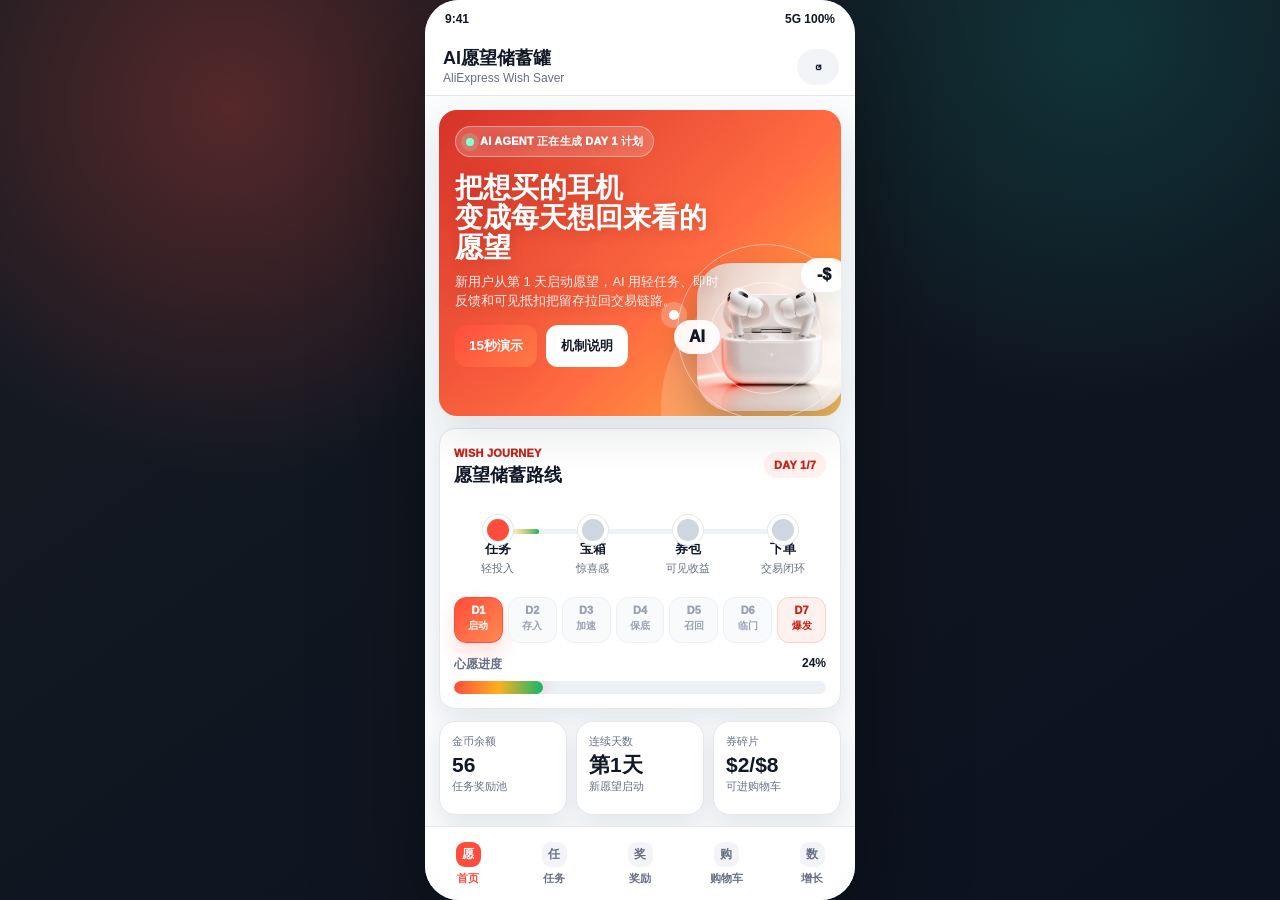
==== commit a9942982: "Align submission with Topic A requirements" ====
--- a/index.html
+++ b/index.html
@@ -62,7 +62,7 @@
             <span class="eyebrow">Wish Journey</span>
             <h2>愿望储蓄路线</h2>
           </div>
-          <span id="dayText" class="day-pill">Day 1</span>
+          <span id="dayText" class="day-pill">Day 1/7</span>
         </div>
         <div class="journey-map" aria-label="愿望储蓄路线">
           <div class="journey-line"><i id="journeyFlow"></i></div>
@@ -70,6 +70,15 @@
           <div class="journey-node" data-step="box"><b>宝箱</b><span>惊喜感</span></div>
           <div class="journey-node" data-step="coupon"><b>券包</b><span>可见收益</span></div>
           <div class="journey-node" data-step="cart"><b>下单</b><span>交易闭环</span></div>
+        </div>
+        <div class="week-strip" aria-label="7天留存周期">
+          <span class="active">D1<br><b>启动</b></span>
+          <span>D2<br><b>存入</b></span>
+          <span>D3<br><b>加速</b></span>
+          <span>D4<br><b>保底</b></span>
+          <span>D5<br><b>召回</b></span>
+          <span>D6<br><b>临门</b></span>
+          <span class="boom">D7<br><b>爆发</b></span>
         </div>
         <div class="progress-block">
           <div class="progress-label">
@@ -240,6 +249,20 @@
         <div class="growth-card"><span>券核销率</span><strong>+9.3%</strong><small>愿望商品绑定</small></div>
       </div>
 
+      <article class="resource-matrix">
+        <div class="panel-title">
+          <div>
+            <span class="eyebrow">Resource Matrix</span>
+            <h2>4+ 平台资源位导流</h2>
+          </div>
+        </div>
+        <div class="resource-row"><b>开机屏</b><span>3秒强利益点 + D7爆发预告</span><em>CTR 3.8%-5.2%</em></div>
+        <div class="resource-row"><b>首页卡片</b><span>心愿商品图 + 今日存入 CTA</span><em>CTR 7.5%-9.0%</em></div>
+        <div class="resource-row"><b>弹窗</b><span>断签召回 + 70%进度保留</span><em>CTR 12%-16%</em></div>
+        <div class="resource-row"><b>支付完成页</b><span>买后开启下一个愿望</span><em>CTR 9%-13%</em></div>
+        <div class="resource-row"><b>我的页浮点</b><span>金币/券碎片实时提醒</span><em>CTR 6%-8%</em></div>
+      </article>
+
       <article class="agent-card">
         <div><b>Mission Agent</b><span>生成轻任务和补救任务</span></div>
         <div><b>Reward Budget Agent</b><span>控制奖励成本和概率</span></div>
--- a/styles.css
+++ b/styles.css
@@ -499,6 +499,46 @@
   font-size: 11px;
 }
 
+.week-strip {
+  display: grid;
+  grid-template-columns: repeat(7, 1fr);
+  gap: 5px;
+  margin: 2px 0 13px;
+}
+
+.week-strip span {
+  min-height: 46px;
+  padding: 7px 2px;
+  border: 1px solid #edf1f5;
+  border-radius: 12px;
+  color: #98a2b3;
+  background: #f8fafc;
+  text-align: center;
+  font-size: 11px;
+  font-weight: 950;
+  line-height: 1.05;
+}
+
+.week-strip b {
+  display: block;
+  margin-top: 4px;
+  font-size: 10px;
+  font-weight: 800;
+}
+
+.week-strip .active {
+  color: #fff;
+  border-color: var(--red);
+  background: linear-gradient(135deg, var(--red), #ff8a50);
+  box-shadow: 0 10px 18px rgba(255, 77, 61, 0.18);
+}
+
+.week-strip .boom {
+  color: var(--red-dark);
+  border-color: #ffd0c7;
+  background: #fff1ee;
+}
+
 .progress-block {
   margin-top: 2px;
 }
@@ -1028,6 +1068,45 @@
   gap: 8px;
   margin-top: 12px;
   padding: 14px;
+}
+
+.resource-matrix {
+  display: grid;
+  gap: 8px;
+  margin-top: 12px;
+  padding: 14px;
+  background: #fff;
+  border: 1px solid var(--line);
+  border-radius: 16px;
+  box-shadow: var(--shadow-soft);
+}
+
+.resource-row {
+  display: grid;
+  grid-template-columns: 78px 1fr auto;
+  gap: 8px;
+  align-items: center;
+  padding: 10px;
+  border-radius: 12px;
+  background: #f8fafc;
+}
+
+.resource-row b {
+  font-size: 12px;
+}
+
+.resource-row span,
+.resource-row em {
+  color: var(--muted);
+  font-size: 11px;
+  line-height: 1.35;
+}
+
+.resource-row em {
+  color: var(--red-dark);
+  font-style: normal;
+  font-weight: 900;
+  white-space: nowrap;
 }
 
 .agent-card div {
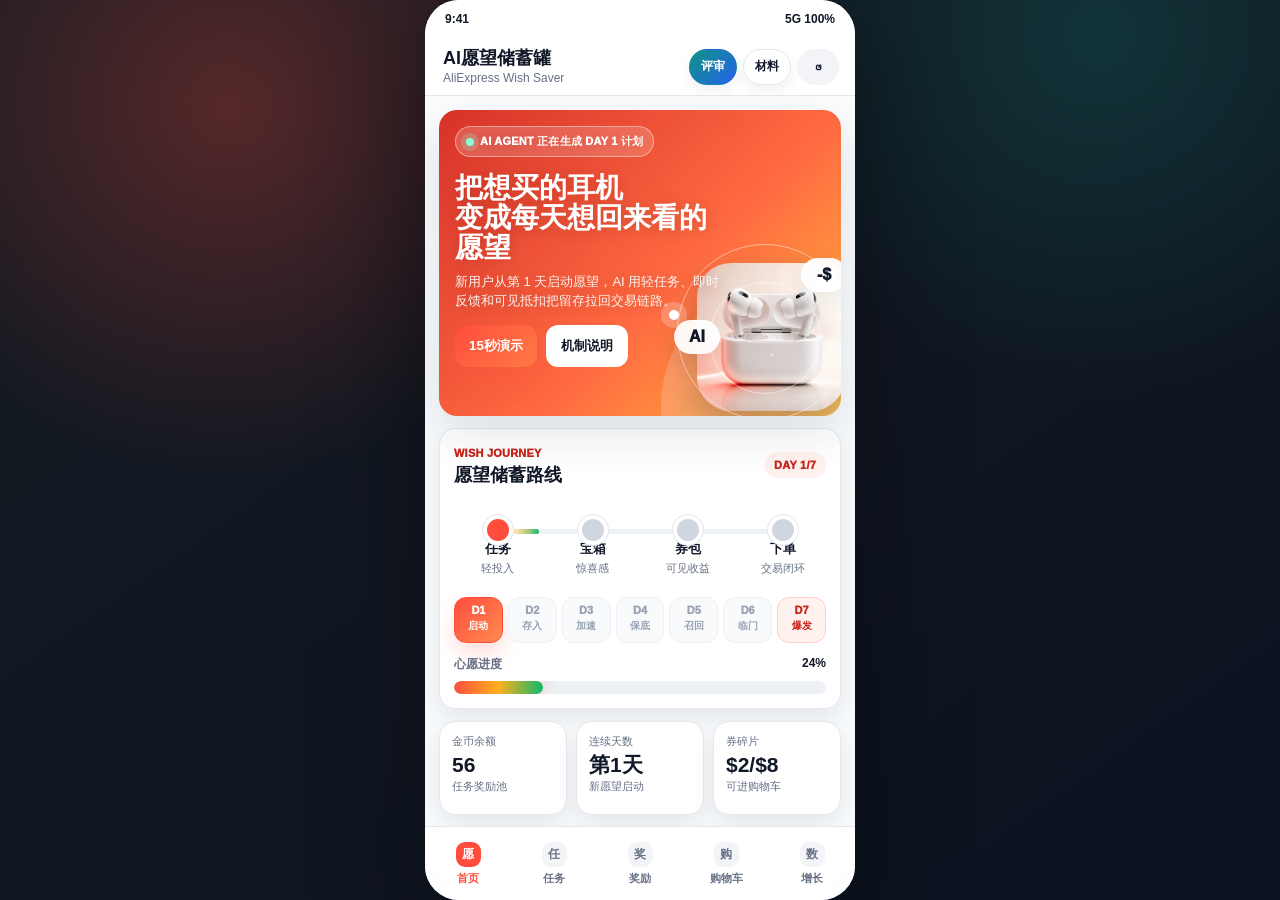
==== commit bd68f3dc: "Polish judge review flow" ====
--- a/index.html
+++ b/index.html
@@ -29,6 +29,8 @@
         <span>AliExpress Wish Saver</span>
       </div>
       <div class="top-actions">
+        <button id="judgeModeBtn" class="review-btn" type="button">评审</button>
+        <a class="download-btn" href="./downloads.html" aria-label="打开提交材料下载中心">材料</a>
         <button id="resetBtn" class="icon-btn" type="button" aria-label="重置演示">↺</button>
         <button id="installBtn" class="install-btn" type="button" hidden>安装</button>
       </div>
@@ -111,6 +113,17 @@
           <span id="fatigueSignal">疲劳风险 18</span>
           <span id="budgetSignal">奖励预算安全</span>
         </div>
+      </article>
+
+      <article class="decision-feed">
+        <div class="panel-title">
+          <div>
+            <span class="eyebrow">Live Evidence</span>
+            <h2>实时决策日志</h2>
+          </div>
+          <span class="feed-tag">可追踪</span>
+        </div>
+        <div id="decisionFeed" class="feed-list" aria-live="polite"></div>
       </article>
 
       <div class="section-head">
@@ -270,6 +283,17 @@
         <div><b>Risk Agent</b><span>限制赌博化表达与沉迷风险</span></div>
       </article>
 
+      <article class="submission-checklist">
+        <span class="eyebrow">Submission Ready</span>
+        <h2>赛题A强制项对照</h2>
+        <div class="check-row"><b>可交互原型</b><span>已完成 H5 / PWA / APK 在线演示</span></div>
+        <div class="check-row"><b>AIGC应用说明</b><span>已写入 Mission、Reward、Commerce、Risk 四类 Agent</span></div>
+        <div class="check-row"><b>设计规范文档</b><span>已覆盖开机屏、首页、弹窗、支付完成页、我的页资源位</span></div>
+        <div class="check-row"><b>奖励机制说明</b><span>已包含概率、保底、预算和财务测算</span></div>
+        <div class="check-row"><b>路演Deck</b><span>10页标准版 + 11页队伍信息版</span></div>
+        <a class="material-link" href="./downloads.html">打开提交材料下载中心</a>
+      </article>
+
       <article class="logic-card">
         <span class="eyebrow">A/B Test</span>
         <h2>建议实验设计</h2>
--- a/styles.css
+++ b/styles.css
@@ -149,12 +149,14 @@
 .top-actions {
   flex: 0 0 auto;
   display: flex;
-  gap: 8px;
+  gap: 6px;
   align-items: center;
 }
 
 .icon-btn,
-.install-btn {
+.install-btn,
+.review-btn,
+.download-btn {
   width: 42px;
   min-height: 36px;
   padding: 0;
@@ -169,6 +171,30 @@
 .install-btn {
   width: 52px;
   background: linear-gradient(135deg, var(--red), var(--amber));
+}
+
+.review-btn,
+.download-btn {
+  width: 48px;
+  color: var(--ink);
+  background: #fff;
+  border: 1px solid var(--line);
+  font-size: 12px;
+  box-shadow: 0 6px 14px rgba(17, 24, 39, 0.06);
+}
+
+.download-btn {
+  display: inline-flex;
+  align-items: center;
+  justify-content: center;
+  text-decoration: none;
+  font-weight: 950;
+}
+
+.review-btn {
+  color: #fff;
+  border-color: transparent;
+  background: linear-gradient(135deg, var(--teal), var(--blue));
 }
 
 .view {
@@ -372,7 +398,9 @@
 .agent-card,
 .probability-card,
 .chest-card,
-.wheel-card {
+.wheel-card,
+.decision-feed,
+.submission-checklist {
   background: var(--card);
   border: 1px solid var(--line);
   border-radius: 16px;
@@ -648,6 +676,50 @@
   font-weight: 850;
 }
 
+.decision-feed {
+  margin-top: 12px;
+  padding: 14px;
+}
+
+.feed-tag {
+  flex: 0 0 auto;
+  padding: 6px 9px;
+  border-radius: 999px;
+  color: #155e63;
+  background: #ccfbf1;
+  font-size: 11px;
+  font-weight: 950;
+}
+
+.feed-list {
+  display: grid;
+  gap: 7px;
+  margin-top: 10px;
+}
+
+.feed-list span {
+  display: grid;
+  grid-template-columns: auto 1fr;
+  gap: 8px;
+  align-items: start;
+  padding: 8px 10px;
+  border-radius: 12px;
+  color: var(--muted);
+  background: #f8fafc;
+  font-size: 12px;
+  line-height: 1.4;
+}
+
+.feed-list span::before {
+  content: "";
+  width: 7px;
+  height: 7px;
+  margin-top: 5px;
+  border-radius: 50%;
+  background: var(--green);
+  box-shadow: 0 0 0 4px rgba(18, 183, 106, 0.13);
+}
+
 .section-head {
   margin: 18px 2px 8px;
 }
@@ -1126,6 +1198,53 @@
   color: var(--muted);
   font-size: 12px;
   line-height: 1.35;
+}
+
+.submission-checklist {
+  display: grid;
+  gap: 8px;
+  margin-top: 12px;
+  padding: 14px;
+}
+
+.submission-checklist h2 {
+  margin: 2px 0 4px;
+  font-size: 18px;
+}
+
+.check-row {
+  display: grid;
+  grid-template-columns: 92px 1fr;
+  gap: 10px;
+  padding: 10px;
+  border-radius: 12px;
+  background: #f8fafc;
+}
+
+.check-row b {
+  color: var(--ink);
+  font-size: 12px;
+}
+
+.check-row span {
+  color: var(--muted);
+  font-size: 12px;
+  line-height: 1.38;
+}
+
+.material-link {
+  display: flex;
+  align-items: center;
+  justify-content: center;
+  min-height: 42px;
+  margin-top: 2px;
+  border-radius: 12px;
+  color: #fff;
+  background: linear-gradient(135deg, var(--red), #ff7a45);
+  font-size: 13px;
+  font-weight: 950;
+  text-decoration: none;
+  box-shadow: 0 12px 24px rgba(255, 77, 61, 0.22);
 }
 
 .logic-card ul {
@@ -1265,6 +1384,12 @@
     right: -38px;
   }
 
+  .review-btn,
+  .download-btn {
+    width: 44px;
+    font-size: 11px;
+  }
+
   .mission-simulator,
   .metric-grid {
     grid-template-columns: 1fr;
